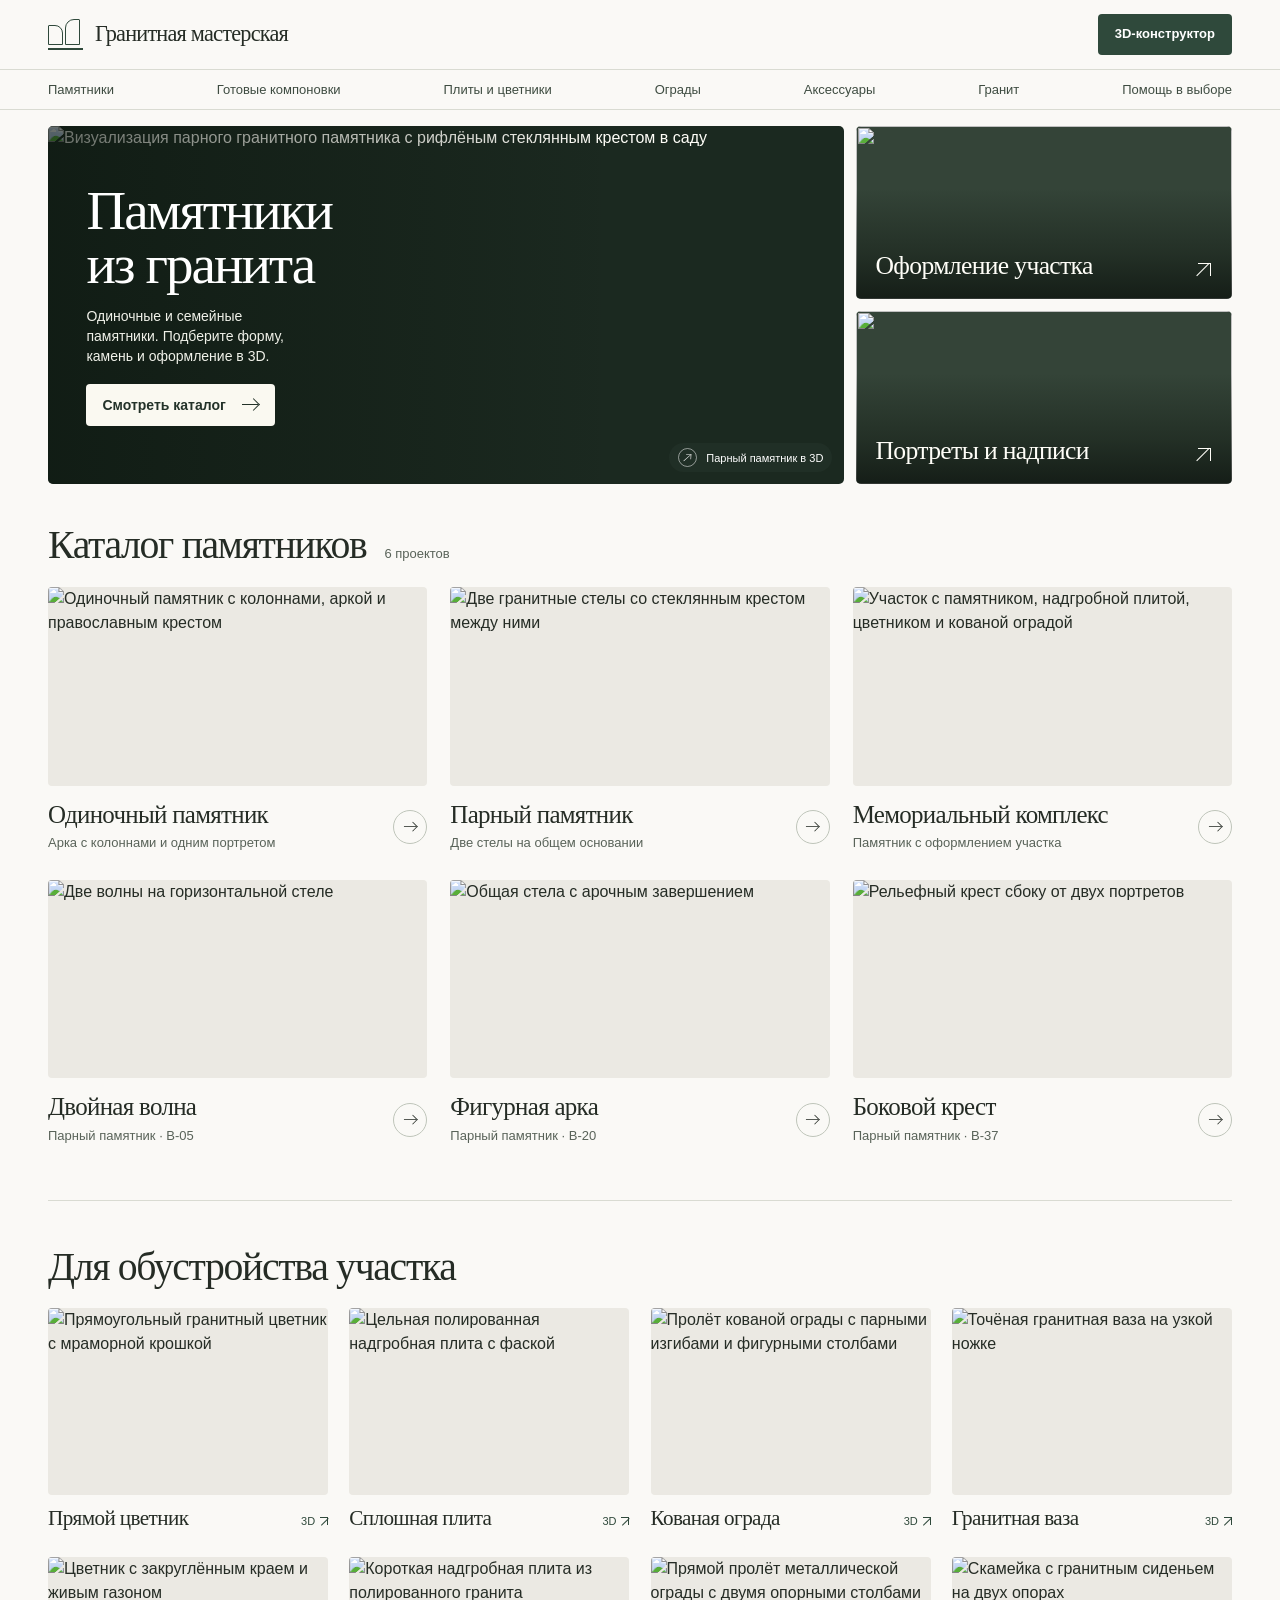
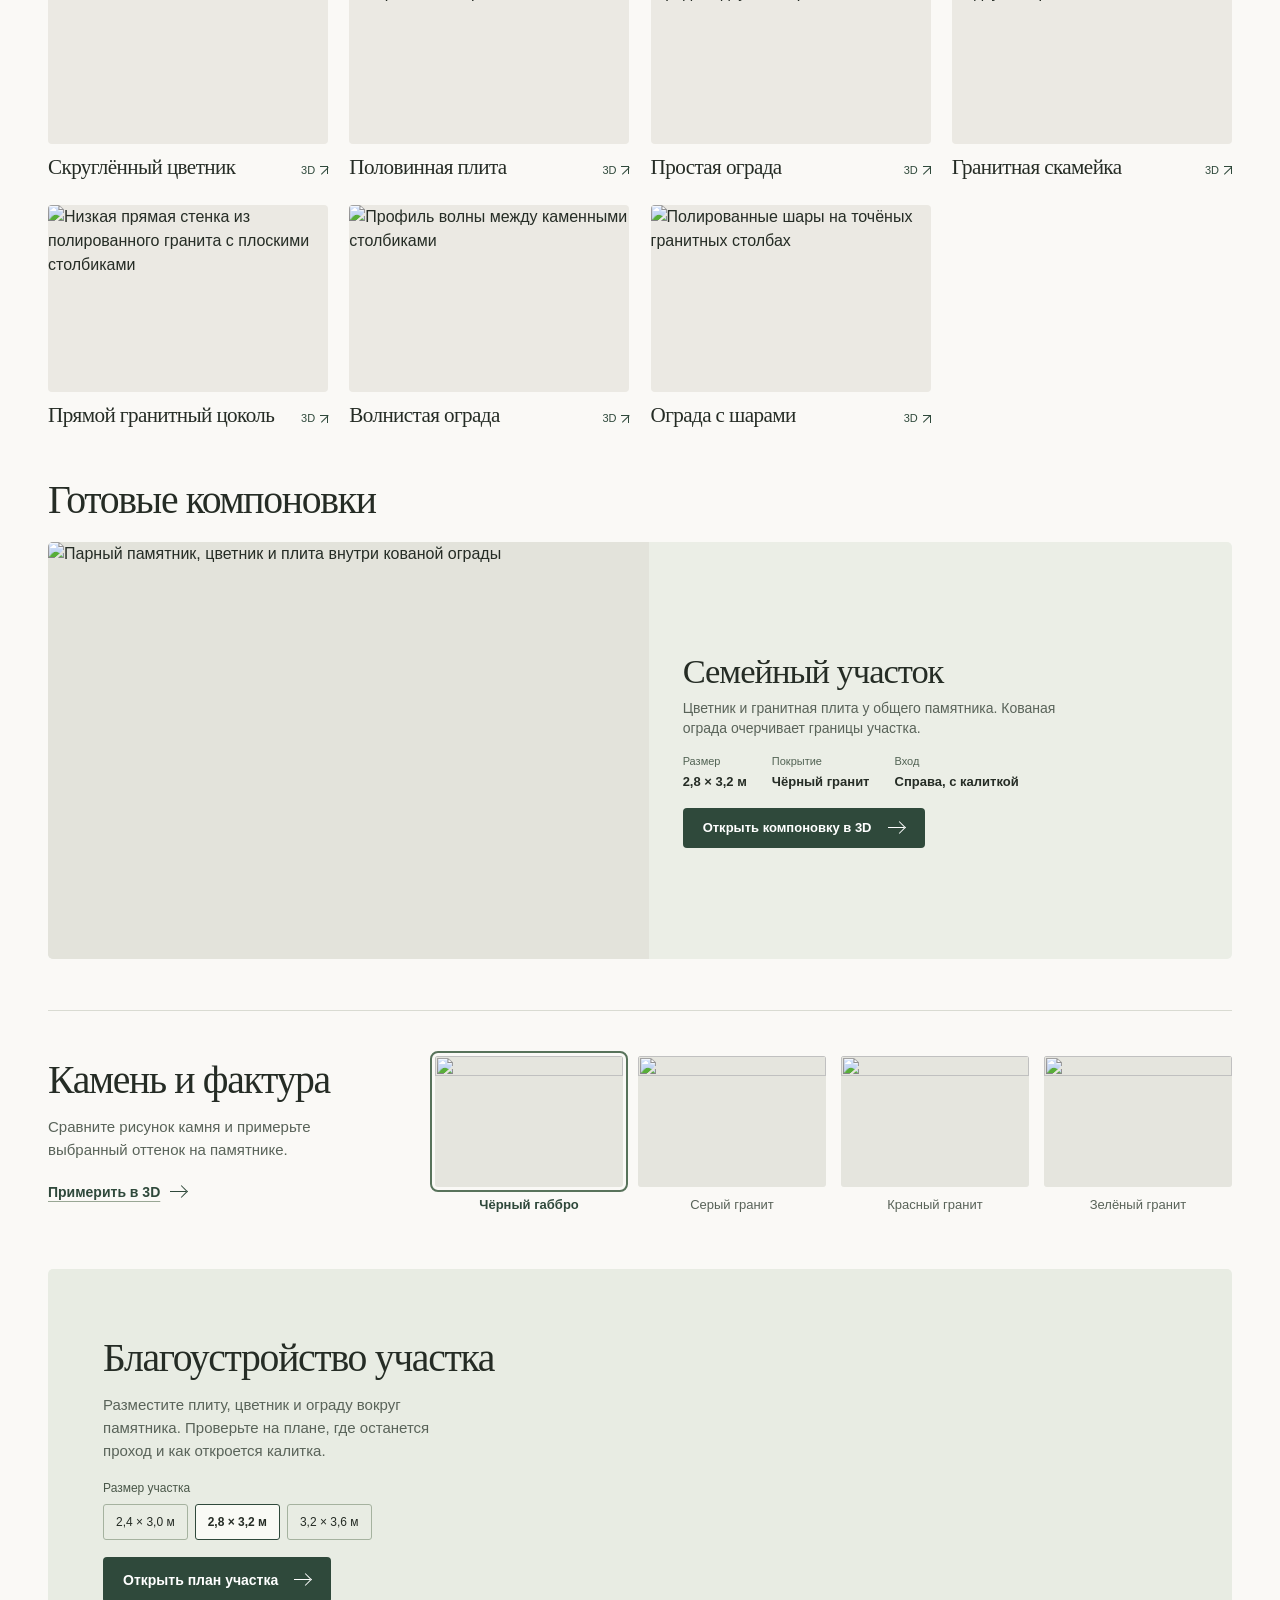
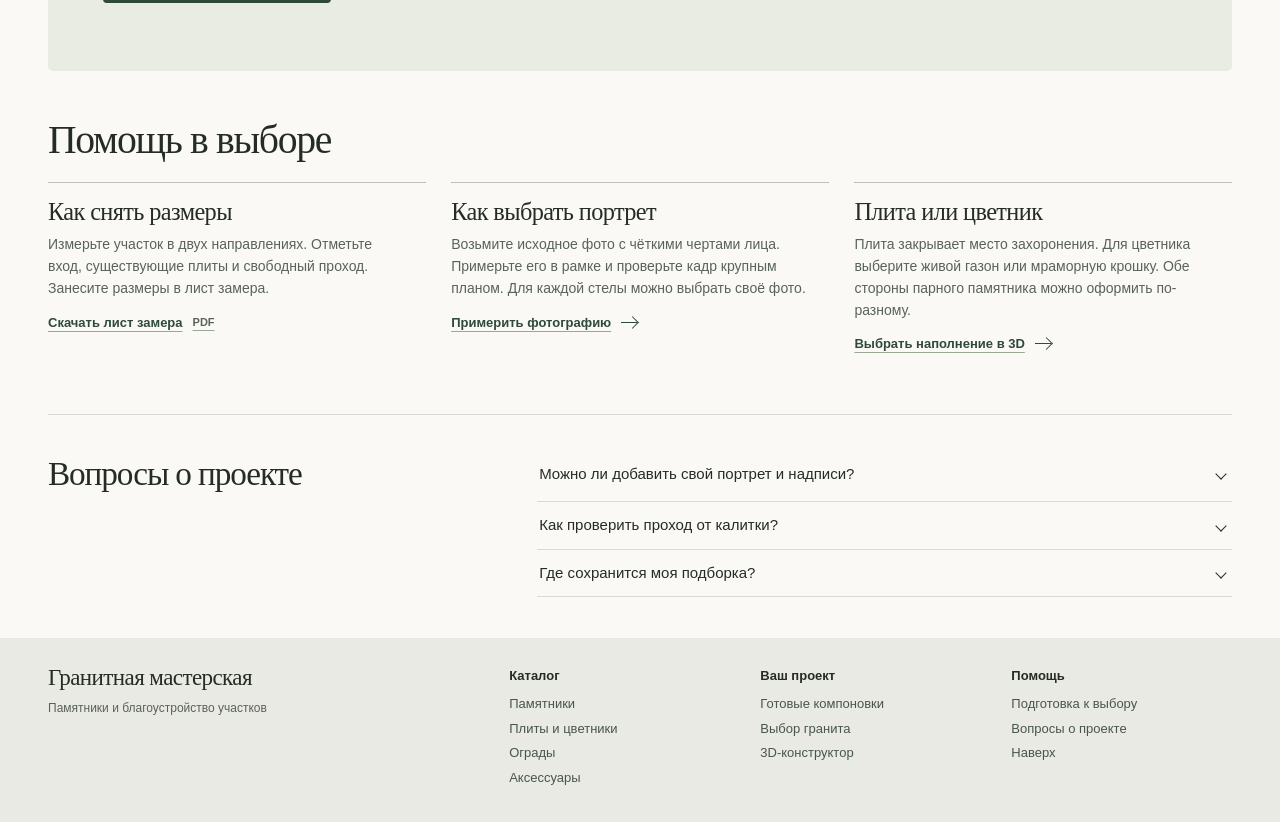
==== index.html @ 9dae36b4 "Add files via upload" ====
<!doctype html>
<html lang="ru" class="no-script">
<head>
  <meta charset="utf-8">
  <meta name="viewport" content="width=device-width,initial-scale=1,viewport-fit=cover">
  <meta name="theme-color" content="#faf9f6">
  <meta name="description" content="Выберите гранитный памятник, сравните породы камня и посмотрите оформление участка в 3D.">
  <title>Гранитная мастерская — памятники и благоустройство</title>
  <link rel="icon" href="data:,">
  <link rel="preload" as="font" href="./home-assets/spectral-cyrillic.woff2" type="font/woff2" crossorigin>
  <link rel="stylesheet" href="./home-assets/fonts.css">
  <link rel="stylesheet" href="./homepage.css">
  <script type="module" src="./homepage.js"></script>
</head>
<body id="top">
<a class="skip" href="#main">К содержанию</a>
<header class="mast">
  <div class="mast-inner shell">
    <a class="wordmark" href="#top" aria-label="Гранитная мастерская, на главную"><span class="sign" aria-hidden="true"><i></i><i></i></span><span>Гранитная мастерская</span></a>
    <button class="search-launch needs-js" type="button" aria-haspopup="dialog" aria-controls="catalog-search"><span class="magnifier" aria-hidden="true"></span><span>Поиск по каталогу</span></button>
    <div class="mast-actions">
      <button class="search-mobile needs-js" type="button" aria-label="Поиск по каталогу" aria-haspopup="dialog" aria-controls="catalog-search"><span class="magnifier" aria-hidden="true"></span></button>
      <a class="saved-link needs-js" href="#saved" aria-label="Избранное"><span class="bookmark" aria-hidden="true"></span><span class="saved-label">Избранное</span><span id="saved-count" hidden>0</span></a>
      <a class="button solid header-3d" href="./constructor/?section=plot"><span>3D-конструктор</span></a>
      <button id="menu-toggle" class="menu-toggle needs-js" type="button" aria-label="Открыть меню" aria-expanded="false" aria-controls="compact-menu"><span></span><span></span></button>
    </div>
  </div>
  <nav class="catalog-strip" aria-label="Каталог и разделы сайта"><div class="shell strip-inner">
    <a href="#catalog">Памятники</a><a href="#ideas">Готовые компоновки</a><a href="#flowerbeds">Плиты и цветники</a>
    <a href="#fences">Ограды</a><a href="#accessories">Аксессуары</a><a href="#materials">Гранит</a><a href="#guide">Помощь в выборе</a>
  </div></nav>
  <nav id="compact-menu" hidden aria-label="Разделы сайта">
    <a href="#catalog">Памятники</a><a href="#ideas">Готовые компоновки</a><a href="#flowerbeds">Плиты и цветники</a><a href="#fences">Ограды</a>
    <a href="#accessories">Аксессуары</a><a href="#materials">Гранит</a><a href="#guide">Помощь в выборе</a><a href="#saved">Избранное</a>
  </nav>
</header>
<dialog id="catalog-search" class="search-dialog" aria-labelledby="search-title">
  <div class="search-heading"><h2 id="search-title">Поиск по каталогу</h2><button type="button" class="close-search" aria-label="Закрыть поиск">Закрыть</button></div>
  <div class="query-line"><span class="magnifier" aria-hidden="true"></span><input id="catalog-query" type="search" aria-label="Название изделия, материал или оформление" placeholder="Например, кованая ограда" autocomplete="off" spellcheck="false"></div>
  <p id="search-message" aria-live="polite"></p><ul id="search-results"></ul>
</dialog>
<main id="main">
  <div class="feature-grid shell">
  <section class="hero" aria-labelledby="intro">
    <div class="hero-media">
      <picture>
        <img src="./home-assets/hero.webp" width="1902" height="827" fetchpriority="high" alt="Визуализация парного гранитного памятника с рифлёным стеклянным крестом в саду">
      </picture>
    </div>
    <div class="hero-copy">
      <h1 id="intro">Памятники<br> из&nbsp;гранита</h1>
      <p>Одиночные и семейные памятники. Подберите форму, камень и оформление в 3D.</p>
      <div class="hero-actions">
        <a class="button light hero-cta" href="#catalog">Смотреть каталог <span class="arrow" aria-hidden="true"></span></a>
        <a class="hero-project" href="./constructor/?section=monument&amp;view=angle"><span class="photo-link-arrow" aria-hidden="true"><i class="arrow"></i></span><span class="desktop-project-label">Парный памятник в 3D</span><span class="mobile-project-label">Модель в 3D</span></a>
      </div>
    </div>
  </section>
    <div class="feature-stories">
      <a class="feature-story" href="#components"><img src="./home-assets/feature-plot.webp" alt="" width="700" height="360"><span>Оформление участка</span><i class="story-arrow" aria-hidden="true"></i></a>
      <a class="feature-story" href="./constructor/?section=monument&amp;view=angle&amp;edit=inscription" data-search-title="Портреты и надписи" data-search-group="Оформление" data-search-words="гравировка персонализация фотография ФИО дата"><img src="./home-assets/feature-engraving.webp" alt="" width="700" height="360"><span>Портреты и надписи</span><i class="story-arrow" aria-hidden="true"></i></a>
    </div>
  </div>
  <section class="catalog shell" id="catalog" aria-labelledby="catalog-title">
    <span class="anchor-target" id="saved"></span>
    <div class="section-head">
      <h2 id="catalog-title">Каталог памятников</h2>
      <span id="catalog-total" class="result-count">6 проектов</span>
      <a id="back-catalog" class="underlink" href="#catalog" hidden>Весь каталог</a>
    </div>
    <div class="projects">
      <article class="project" data-project="single">
        <a class="project-link" href="./single/" aria-labelledby="single-title">
          <div class="project-image"><img src="./home-assets/catalog-single.webp" width="1080" height="564" alt="Одиночный памятник с колоннами, аркой и православным крестом"></div>
          <div class="project-caption"><div><h3 id="single-title">Одиночный памятник</h3><p>Арка с колоннами и одним портретом</p></div><span class="round-arrow" aria-hidden="true"><i class="arrow"></i></span></div>
        </a><button type="button" class="save-project needs-js" aria-pressed="false" aria-label="В избранное: одиночный памятник"><span class="bookmark"></span></button>
      </article>
      <article class="project" data-project="pair">
        <a class="project-link" href="./constructor/?section=monument&amp;view=angle&amp;model=classic" aria-labelledby="pair-title">
          <div class="project-image"><img src="./home-assets/catalog-pair.webp" width="1080" height="564" alt="Две гранитные стелы со стеклянным крестом между ними"></div>
          <div class="project-caption"><div><h3 id="pair-title">Парный памятник</h3><p>Две стелы на общем основании</p></div><span class="round-arrow" aria-hidden="true"><i class="arrow"></i></span></div>
        </a><button type="button" class="save-project needs-js" aria-pressed="false" aria-label="В избранное: парный памятник"><span class="bookmark"></span></button>
      </article>
      <article class="project" data-project="plot">
        <a class="project-link" href="./constructor/?section=plot&amp;view=plot" aria-labelledby="plot-title">
          <div class="project-image"><img src="./home-assets/catalog-plot.webp" width="1080" height="564" alt="Участок с памятником, надгробной плитой, цветником и кованой оградой"></div>
          <div class="project-caption"><div><h3 id="plot-title">Мемориальный комплекс</h3><p>Памятник с оформлением участка</p></div><span class="round-arrow" aria-hidden="true"><i class="arrow"></i></span></div>
        </a><button type="button" class="save-project needs-js" aria-pressed="false" aria-label="В избранное: мемориальный комплекс"><span class="bookmark"></span></button>
      </article>
      <article class="project" data-project="b05">
        <a class="project-link" href="./constructor/?section=monument&amp;view=angle&amp;model=b05&amp;fence=fence-stone-plinth" aria-labelledby="b05-title">
          <div class="project-image"><img src="./home-assets/catalog-b05.webp" width="1080" height="564" loading="lazy" alt="Две волны на горизонтальной стеле"></div>
          <div class="project-caption"><div><h3 id="b05-title">Двойная волна</h3><p>Парный памятник · B-05</p></div><span class="round-arrow" aria-hidden="true"><i class="arrow"></i></span></div>
        </a><button type="button" class="save-project needs-js" aria-pressed="false" aria-label="В избранное: двойная волна"><span class="bookmark"></span></button>
      </article>
      <article class="project" data-project="b20">
        <a class="project-link" href="./constructor/?section=monument&amp;view=angle&amp;model=b20&amp;fence=fence-stone-wave" aria-labelledby="b20-title">
          <div class="project-image"><img src="./home-assets/catalog-b20.webp" width="1080" height="564" loading="lazy" alt="Общая стела с арочным завершением"></div>
          <div class="project-caption"><div><h3 id="b20-title">Фигурная арка</h3><p>Парный памятник · B-20</p></div><span class="round-arrow" aria-hidden="true"><i class="arrow"></i></span></div>
        </a><button type="button" class="save-project needs-js" aria-pressed="false" aria-label="В избранное: фигурная арка"><span class="bookmark"></span></button>
      </article>
      <article class="project" data-project="b37">
        <a class="project-link" href="./constructor/?section=monument&amp;view=angle&amp;model=b37&amp;fence=fence-stone-baluster" aria-labelledby="b37-title">
          <div class="project-image"><img src="./home-assets/catalog-b37.webp" width="1080" height="564" loading="lazy" alt="Рельефный крест сбоку от двух портретов"></div>
          <div class="project-caption"><div><h3 id="b37-title">Боковой крест</h3><p>Парный памятник · B-37</p></div><span class="round-arrow" aria-hidden="true"><i class="arrow"></i></span></div>
        </a><button type="button" class="save-project needs-js" aria-pressed="false" aria-label="В избранное: боковой крест"><span class="bookmark"></span></button>
      </article>
    </div>
    <p class="empty" id="empty-saved" hidden>Здесь появятся проекты, которые вы отметите закладкой в каталоге.</p>
    <p class="sr-only" id="save-status" aria-live="polite"></p>
  </section>
<section class="piece-catalog shell" id="components" aria-labelledby="parts-title">
  <span class="piece-anchor" id="components-all" aria-hidden="true"></span>
  <span class="piece-anchor" id="flowerbeds" aria-hidden="true"></span>
  <span class="piece-anchor" id="fences" aria-hidden="true"></span>
  <span class="piece-anchor" id="accessories" aria-hidden="true"></span>
  <div class="pieces-heading">
    <h2 id="parts-title">Для обустройства участка</h2>
    <nav class="piece-filters" aria-label="Категории изделий" hidden>
      <a href="#components-all" data-piece-filter="all">Все</a>
      <a href="#flowerbeds" data-piece-filter="flowerbeds">Цветники и плиты</a>
      <a href="#fences" data-piece-filter="fences">Ограды</a>
      <a href="#accessories" data-piece-filter="accessories">Аксессуары</a>
    </nav>
  </div>
  <span id="piece-description" class="sr-only">Открыть изделие в 3D-конструкторе.</span>
  <span class="sr-only" id="piece-result" aria-live="polite"></span>
  <ul class="piece-grid" id="piece-list">
    <li data-piece-category="flowerbeds" data-piece-featured>
      <a class="piece-link" href="./constructor/?section=plot&amp;view=planting&amp;piece=flower-rect&amp;bedFill=marble"
         data-search-title="Прямой цветник" data-search-group="Для участка" data-search-words="прямоугольный гранитный цветник бордюр мраморная крошка отсыпка"
         aria-labelledby="piece-flower-rect-title" aria-describedby="piece-description">
        <span class="piece-media"><img src="./home-assets/piece-flower-rect.webp" width="600" height="400" loading="lazy" decoding="async" alt="Прямоугольный гранитный цветник с мраморной крошкой"></span>
        <span class="piece-caption"><span class="piece-name" id="piece-flower-rect-title">Прямой цветник</span><span class="piece-3d" aria-hidden="true">3D <i></i></span></span>
      </a>
    </li>
    <li data-piece-category="flowerbeds" data-piece-featured>
      <a class="piece-link" href="./constructor/?section=plot&amp;view=plot&amp;piece=slab-solid"
         data-search-title="Сплошная плита" data-search-group="Для участка" data-search-words="целая надгробная гранитная плита надгробие"
         aria-labelledby="piece-slab-solid-title" aria-describedby="piece-description">
        <span class="piece-media"><img src="./home-assets/piece-slab-solid.webp" width="600" height="400" loading="lazy" decoding="async" alt="Цельная полированная надгробная плита с фаской"></span>
        <span class="piece-caption"><span class="piece-name" id="piece-slab-solid-title">Сплошная плита</span><span class="piece-3d" aria-hidden="true">3D <i></i></span></span>
      </a>
    </li>
    <li data-piece-category="fences" data-piece-featured>
      <a class="piece-link" href="./constructor/?section=plot&amp;view=plot&amp;piece=fence-forged"
         data-search-title="Кованая ограда" data-search-group="Для участка" data-search-words="ковка кованая оградка ограда ограждение забор решётка металл"
         aria-labelledby="piece-fence-forged-title" aria-describedby="piece-description">
        <span class="piece-media"><img src="./home-assets/piece-fence-forged.webp" width="600" height="400" loading="lazy" decoding="async" alt="Пролёт кованой ограды с парными изгибами и фигурными столбами"></span>
        <span class="piece-caption"><span class="piece-name" id="piece-fence-forged-title">Кованая ограда</span><span class="piece-3d" aria-hidden="true">3D <i></i></span></span>
      </a>
    </li>
    <li data-piece-category="accessories" data-piece-featured>
      <a class="piece-link" href="./constructor/?section=plot&amp;view=plot&amp;piece=vase"
         data-search-title="Гранитная ваза" data-search-group="Для участка" data-search-words="ваза для цветов гранит аксессуары"
         aria-labelledby="piece-vase-title" aria-describedby="piece-description">
        <span class="piece-media"><img src="./home-assets/piece-vase.webp" width="600" height="400" loading="lazy" decoding="async" alt="Точёная гранитная ваза на узкой ножке"></span>
        <span class="piece-caption"><span class="piece-name" id="piece-vase-title">Гранитная ваза</span><span class="piece-3d" aria-hidden="true">3D <i></i></span></span>
      </a>
    </li>
    <li data-piece-category="flowerbeds">
      <a class="piece-link" href="./constructor/?section=plot&amp;view=planting&amp;piece=flower-round&amp;bedFill=grass"
         data-search-title="Скруглённый цветник" data-search-group="Для участка" data-search-words="округлый круглый полукруглый цветник бордюр живая трава газон"
         aria-labelledby="piece-flower-round-title" aria-describedby="piece-description">
        <span class="piece-media"><img src="./home-assets/piece-flower-round.webp" width="600" height="400" loading="lazy" decoding="async" alt="Цветник с закруглённым краем и живым газоном"></span>
        <span class="piece-caption"><span class="piece-name" id="piece-flower-round-title">Скруглённый цветник</span><span class="piece-3d" aria-hidden="true">3D <i></i></span></span>
      </a>
    </li>
    <li data-piece-category="flowerbeds">
      <a class="piece-link" href="./constructor/?section=plot&amp;view=plot&amp;piece=slab-half"
         data-search-title="Половинная плита" data-search-group="Для участка" data-search-words="полуплита половина половинчатая короткая надгробная плита"
         aria-labelledby="piece-slab-half-title" aria-describedby="piece-description">
        <span class="piece-media"><img src="./home-assets/piece-slab-half.webp" width="600" height="400" loading="lazy" decoding="async" alt="Короткая надгробная плита из полированного гранита"></span>
        <span class="piece-caption"><span class="piece-name" id="piece-slab-half-title">Половинная плита</span><span class="piece-3d" aria-hidden="true">3D <i></i></span></span>
      </a>
    </li>
    <li data-piece-category="fences">
      <a class="piece-link" href="./constructor/?section=plot&amp;view=plot&amp;piece=fence-simple"
         data-search-title="Простая ограда" data-search-group="Для участка" data-search-words="металл металлическая оградка ограда прямая ограждение забор решётка"
         aria-labelledby="piece-fence-simple-title" aria-describedby="piece-description">
        <span class="piece-media"><img src="./home-assets/piece-fence-simple.webp" width="600" height="400" loading="lazy" decoding="async" alt="Прямой пролёт металлической ограды с двумя опорными столбами"></span>
        <span class="piece-caption"><span class="piece-name" id="piece-fence-simple-title">Простая ограда</span><span class="piece-3d" aria-hidden="true">3D <i></i></span></span>
      </a>
    </li>
    <li data-piece-category="accessories">
      <a class="piece-link" href="./constructor/?section=plot&amp;view=plot&amp;piece=bench"
         data-search-title="Гранитная скамейка" data-search-group="Для участка" data-search-words="скамья лавка лавочка сиденье скамейка гранит"
         aria-labelledby="piece-bench-title" aria-describedby="piece-description">
        <span class="piece-media"><img src="./home-assets/piece-bench.webp" width="600" height="400" loading="lazy" decoding="async" alt="Скамейка с гранитным сиденьем на двух опорах"></span>
        <span class="piece-caption"><span class="piece-name" id="piece-bench-title">Гранитная скамейка</span><span class="piece-3d" aria-hidden="true">3D <i></i></span></span>
      </a>
    </li>
    <li data-piece-category="fences">
      <a class="piece-link" href="./constructor/?section=plot&amp;view=plot&amp;fence=fence-stone-plinth" data-search-title="Прямой гранитный цоколь" data-search-group="Для участка" data-search-words="каменная гранитная оградка ограда забор периметр низкая прямая стенка из полированного гранита с плоскими столбиками" aria-labelledby="piece-fence-stone-plinth-title" aria-describedby="piece-description">
        <span class="piece-media"><img src="./home-assets/piece-fence-stone-plinth.webp" width="600" height="400" loading="lazy" decoding="async" alt="Низкая прямая стенка из полированного гранита с плоскими столбиками"></span>
        <span class="piece-caption"><span class="piece-name" id="piece-fence-stone-plinth-title">Прямой гранитный цоколь</span><span class="piece-3d" aria-hidden="true">3D <i></i></span></span>
      </a>
    </li>
    <li data-piece-category="fences">
      <a class="piece-link" href="./constructor/?section=plot&amp;view=plot&amp;fence=fence-stone-wave" data-search-title="Волнистая ограда" data-search-group="Для участка" data-search-words="каменная гранитная оградка ограда забор периметр профиль волны между каменными столбиками" aria-labelledby="piece-fence-stone-wave-title" aria-describedby="piece-description">
        <span class="piece-media"><img src="./home-assets/piece-fence-stone-wave.webp" width="600" height="400" loading="lazy" decoding="async" alt="Профиль волны между каменными столбиками"></span>
        <span class="piece-caption"><span class="piece-name" id="piece-fence-stone-wave-title">Волнистая ограда</span><span class="piece-3d" aria-hidden="true">3D <i></i></span></span>
      </a>
    </li>
    <li data-piece-category="fences">
      <a class="piece-link" href="./constructor/?section=plot&amp;view=plot&amp;fence=fence-stone-baluster" data-search-title="Ограда с шарами" data-search-group="Для участка" data-search-words="каменная гранитная оградка ограда забор периметр полированные шары на точёных гранитных столбах" aria-labelledby="piece-fence-stone-baluster-title" aria-describedby="piece-description">
        <span class="piece-media"><img src="./home-assets/piece-fence-stone-baluster.webp" width="600" height="400" loading="lazy" decoding="async" alt="Полированные шары на точёных гранитных столбах"></span>
        <span class="piece-caption"><span class="piece-name" id="piece-fence-stone-baluster-title">Ограда с шарами</span><span class="piece-3d" aria-hidden="true">3D <i></i></span></span>
      </a>
    </li>
  </ul>
  <div class="piece-bottom" hidden>
    <button type="button" class="piece-expand" aria-controls="piece-list" aria-expanded="false"><span>Все 11 изделий</span><i aria-hidden="true"></i></button>
  </div>
</section>

  <section id="ideas" class="ideas shell" aria-labelledby="ideas-title">
    <div class="section-head"><h2 id="ideas-title">Готовые компоновки</h2></div>
    <div class="idea-layout">
      <div class="idea-photo-stage"><img id="idea-photo" src="./home-assets/preset-family.webp" width="900" height="630" alt="Парный памятник, цветник и плита внутри кованой ограды" loading="lazy"></div>
      <div class="idea-notes">
        <div class="idea-tabs needs-js" aria-label="Варианты компоновки" role="group">
          <button class="idea-choice" type="button" aria-pressed="true" data-idea="family">Семейный участок</button>
          <button class="idea-choice" type="button" aria-pressed="false" data-idea="garden">Два цветника</button>
          <button class="idea-choice" type="button" aria-pressed="false" data-idea="paving">Участок с мощением</button>
        </div>
        <noscript><p><a class="underlink" href="./constructor/?section=plot&amp;view=plot&amp;preset=garden">Два цветника</a> · <a class="underlink" href="./constructor/?section=plot&amp;view=plot&amp;preset=paving">Участок с мощением</a></p></noscript>
        <div id="idea-description" aria-live="polite"><h3 id="idea-name">Семейный участок</h3>
          <p id="idea-intro">Цветник и гранитная плита у общего памятника. Кованая ограда очерчивает границы участка.</p>
          <dl class="idea-spec"><div><dt>Размер</dt><dd id="idea-size">2,8 × 3,2 м</dd></div><div><dt>Покрытие</dt><dd id="idea-surface">Чёрный гранит</dd></div><div><dt>Вход</dt><dd id="idea-entry">Справа, с калиткой</dd></div></dl>
        </div>
        <a class="button solid" id="idea-open" href="./constructor/?section=plot&amp;view=plot&amp;preset=family">Открыть компоновку в 3D <span class="arrow" aria-hidden="true"></span></a>
      </div>
    </div>
  </section>
  <section class="stones shell" id="materials" aria-labelledby="stones-title">
    <div class="stones-intro">
      <h2 id="stones-title">Камень и фактура</h2>
      <p>Сравните рисунок камня и примерьте выбранный оттенок на памятнике.</p>
    </div>
    <fieldset class="samples"><legend class="sr-only">Выберите камень для примерки</legend>
      <label><input type="radio" name="stone" value="black" checked><span class="specimen"><img loading="lazy" src="./home-assets/sample-black.webp" width="380" height="265" alt=""></span><span>Чёрный габбро</span></label>
      <label><input type="radio" name="stone" value="gray"><span class="specimen"><img loading="lazy" src="./home-assets/sample-gray.webp" width="380" height="265" alt=""></span><span>Серый гранит</span></label>
      <label><input type="radio" name="stone" value="red"><span class="specimen"><img loading="lazy" src="./home-assets/sample-red.webp" width="380" height="265" alt=""></span><span>Красный гранит</span></label>
      <label><input type="radio" name="stone" value="green"><span class="specimen"><img loading="lazy" src="./home-assets/sample-green.webp" width="380" height="265" alt=""></span><span>Зелёный гранит</span></label>
    </fieldset>
      <a id="stone-link" class="underlink" href="./constructor/?section=monument&amp;stone=black&amp;view=angle">Примерить в 3D <span class="arrow" aria-hidden="true"></span></a>
  </section>
  <section class="plan shell" id="plot" aria-labelledby="plan-heading">
    <div class="plan-copy">
      <h2 id="plan-heading">Благоустройство участка</h2>
      <p>Разместите плиту, цветник и ограду вокруг памятника. Проверьте на плане, где останется проход и как откроется калитка.</p>
      <fieldset class="sizes"><legend>Размер участка</legend>
        <label><input type="radio" name="plot-size" value="standard"><span>2,4 × 3,0 м</span></label>
        <label><input type="radio" name="plot-size" value="wide" checked><span>2,8 × 3,2 м</span></label>
        <label><input type="radio" name="plot-size" value="large"><span>3,2 × 3,6 м</span></label>
      </fieldset>
      <a id="plan-link" class="button solid" href="./constructor/?section=plot&amp;view=top&amp;size=wide">Открыть план участка <span class="arrow" aria-hidden="true"></span></a>
    </div>
    <div class="plan-drawing"><canvas width="760" height="425" id="plot-sketch" aria-label="План участка 2,8 на 3,2 метра, цветник слева, плита справа, калитка спереди"></canvas></div>
  </section>
  <section class="advice shell" id="guide" aria-labelledby="guide-title">
    <div class="section-head"><h2 id="guide-title">Помощь в выборе</h2></div>
    <div class="guide-list">
      <article id="guide-measure"><h3>Как снять размеры</h3><p>Измерьте участок в двух направлениях. Отметьте вход, существующие плиты и свободный проход. Занесите размеры в лист замера.</p><a href="./home-assets/plot-measurement.pdf" download="Лист замера участка.pdf" class="underlink" data-search-title="Лист замера участка" data-search-group="Материалы для скачивания" data-search-words="замер ширина длина бланк распечатать">Скачать лист замера <small>PDF</small></a></article>
      <article id="guide-photo"><h3>Как выбрать портрет</h3><p>Возьмите исходное фото с чёткими чертами лица. Примерьте его в рамке и проверьте кадр крупным планом. Для каждой стелы можно выбрать своё фото.</p><a href="./constructor/?section=monument&amp;view=angle&amp;edit=photo" class="underlink" data-search-title="Примерить фотографию на памятнике" data-search-group="Оформление" data-search-words="портрет рамка фото загрузить гравировка">Примерить фотографию <span class="arrow" aria-hidden="true"></span></a></article>
      <article id="guide-slab"><h3>Плита или цветник</h3><p>Плита закрывает место захоронения. Для цветника выберите живой газон или мраморную крошку. Обе стороны парного памятника можно оформить по-разному.</p><a href="./constructor/?section=plot&amp;view=planting&amp;bedFill=marble" class="underlink" data-search-title="Выбрать наполнение цветника" data-search-group="Благоустройство" data-search-words="трава газон мраморная крошка отсыпка">Выбрать наполнение в 3D <span class="arrow" aria-hidden="true"></span></a></article>
    </div>
  </section>
  <section class="questions shell" id="questions" aria-labelledby="faq-heading">
    <h2 id="faq-heading">Вопросы о проекте</h2>
    <div class="answers">
      <details><summary>Можно ли добавить свой портрет и надписи?</summary><p>Да. Откройте парный памятник и выберите левую или правую стелу. Для каждой можно загрузить своё фото и изменить имя, отчество, фамилию и даты.</p></details>
      <details><summary>Как проверить проход от калитки?</summary><p>В конструкторе выберите вид «Сверху». На вкладке «Участок» укажите положение входа и включите «Открыть калитку». На плане видно, куда отходит створка и как рядом расположены плиты и скамейка. <a href="./constructor/?section=plot&amp;view=walk&amp;environment=cemetery">Прогуляться по аллее и обойти памятник</a> можно с высоты человеческого роста.</p></details>
      <details><summary>Где сохранится моя подборка?</summary><p>Избранные модели и настройки конструктора хранятся в этом браузере. На том же устройстве можно вернуться к проекту и продолжить редактирование.</p></details>
    </div>
  </section>
</main>
<footer><div class="shell rich-footer">
  <div class="foot-brand"><a class="foot-name" href="#top">Гранитная мастерская</a><p>Памятники и благоустройство участков</p></div>
  <nav aria-label="Каталог в подвале"><strong>Каталог</strong><a href="#catalog">Памятники</a><a href="#flowerbeds">Плиты и цветники</a><a href="#fences">Ограды</a><a href="#accessories">Аксессуары</a></nav>
  <nav aria-label="Проект в подвале"><strong>Ваш проект</strong><a href="#ideas">Готовые компоновки</a><a href="#materials">Выбор гранита</a><a href="./constructor/?section=plot">3D-конструктор</a></nav>
  <nav aria-label="Помощь в подвале"><strong>Помощь</strong><a href="#guide">Подготовка к выбору</a><a href="#questions">Вопросы о проекте</a><a href="#top">Наверх</a></nav>
</div></footer>
</body></html>
---- homepage.css ----
:root {
  --paper:#faf9f6; --ink:#252c25; --muted:#596359; --forest:#2f493b; --forest-dark:#22392e;
  --line:#d9dbd2; --serif:Spectral,Georgia,"Times New Roman",serif;
  --sans:Inter,"Helvetica Neue",Arial,sans-serif;
  font-family:var(--sans); font-size:16px; line-height:1.5; color:var(--ink); background:var(--paper);
  -webkit-font-smoothing:antialiased; scrollbar-color:#939d8e var(--paper);
}
* { box-sizing:border-box; }
html { scroll-behavior:smooth; scroll-padding-top:20px; }
body { margin:0; min-width:295px; }
a { color:inherit; text-decoration:none; }
button,input { font:inherit; }
button { appearance:none; cursor:pointer; color:inherit; }
a,button,input,label { -webkit-tap-highlight-color:transparent; }
button { border:0; background:none; }
img { display:block; max-width:100%; }
h1,h2,h3,p,fieldset { margin:0; }
h1,h2,h3 { font-family:var(--serif); font-weight:400; }
h2 { font-size:clamp(31px,3.1vw,48px); letter-spacing:-.033em; line-height:1.06; text-wrap:balance; }
fieldset { border:0; padding:0; min-width:0; }
[hidden], .no-script .needs-js { display:none!important; }
.sr-only,.skip:not(:focus) { position:absolute; width:1px; height:1px; padding:0; margin:-1px; overflow:hidden; clip-path:inset(50%); white-space:nowrap; }
.skip:focus { position:fixed; z-index:12; top:5px; left:5px; padding:12px 20px; background:white; }
::selection { background:#d3ddc8; color:#1f3426; }
a:focus-visible,button:focus-visible,summary:focus-visible { outline:2px solid #668056; outline-offset:4px; }
.shell { width:min(1392px,calc(100% - clamp(36px,7.5vw,120px))); margin-inline:auto; }
.mast { position:relative; z-index:4; }
.mast-inner { display:flex; align-items:center; justify-content:space-between; gap:24px; min-height:78px; }
.wordmark { display:inline-flex; gap:12px; align-items:center; flex:none; }
.wordmark > span:last-child { font:400 clamp(21px,1.74vw,28px)/1 var(--serif); letter-spacing:-.035em; }
.sign { position:relative; width:35px; height:31px; display:flex; align-items:flex-end; gap:2px; padding:0 0 3px; border-bottom:2px solid var(--forest); color:var(--forest); }
.sign i { display:block; height:20px; width:15px; border:1.8px solid currentColor; border-radius:1px 8px 0 0; }
.sign i:last-child { border-radius:9px 1px 0 0; height:26px; }
.main-links,.mast-actions,.foot nav { display:flex; align-items:center; }
.main-links { gap:clamp(20px,2.3vw,36px); }
.main-links a,.foot nav a { font-size:14px; line-height:1.4; padding-block:13px; }
.main-links a:hover,.foot a:hover,.saved-link:hover { color:#4a6845; text-decoration:underline; text-underline-offset:5px; }
.mast-actions { column-gap:clamp(18px,2vw,28px); }
.saved-link { display:inline-flex; align-items:center; justify-content:center; gap:8px; min-height:44px; font-size:13px; }
#saved-count { background:#dce5d6; padding:1px 5px; min-width:16px; text-align:center; border-radius:10px; color:var(--forest); font:600 10px/1.4 var(--sans); font-variant-numeric:tabular-nums; }
.bookmark { display:block; flex:none; width:15px; height:19px; background:currentColor; clip-path:polygon(0 0,100% 0,100% 100%,50% 74%,0 100%,0 0,1.7px 1.7px,1.7px calc(100% - 3px),50% 64%,calc(100% - 1.7px) calc(100% - 3px),calc(100% - 1.7px) 1.7px,1.7px 1.7px); }
.button { display:inline-flex; align-items:center; justify-content:center; gap:16px; min-height:46px; padding:11px 20px;
  border-radius:4px; font-size:14px; font-weight:550; line-height:1.3; transition:background .16s,color .16s; }
.solid { background:var(--forest); color:white; }.solid:hover { background:#1f3529; }
.light { background:#faf9f1; color:#233229; }.light:hover { background:#dce5d6; }
.header-3d { min-height:41px; padding:10px 17px; font-size:13px; }
.arrow { display:inline-block; position:relative; height:12px; width:17px; flex:none; color:inherit; }
.arrow:before,.arrow:after { content:""; position:absolute; display:block; }
.arrow:before { left:0; right:1px; top:5px; border-top:1.5px solid; }
.arrow:after { right:1px; top:1px; width:8px;height:8px;border-top:1.5px solid;border-right:1.5px solid;transform:rotate(45deg); }
.menu-toggle,#compact-menu { display:none; }
.hero { position:relative; isolation:isolate; display:flex; align-items:center; overflow:hidden; border-radius:6px; color:#fffef8;
  min-height:405px; height:clamp(405px,33.5vw,452px); }
.hero-media { position:absolute; z-index:-1; inset:0; background:#192218 url('./home-assets/hero.webp') left center / cover no-repeat; }
.hero-media picture { position:absolute; inset:0; display:block; mask-image:linear-gradient(90deg,transparent 5%,#000 48%); }
.hero-media img { width:100%;height:100%;object-fit:contain;object-position:right center; }
.hero-media:after { content:""; position:absolute; inset:0; background:linear-gradient(90deg,rgba(12,21,15,.45),rgba(16,24,18,.22) 34%,transparent 61%); }
.hero-copy { padding:30px clamp(25px,4.6vw,74px) 36px; width:57%; }
.hero h1 { font-size:clamp(55px,5.55vw,85px); line-height:.98; letter-spacing:-.036em; }
.hero-copy p { max-width:365px; margin-top:20px; color:#f1f0e8; font-size:clamp(15px,1.22vw,18px); line-height:1.5; }
.hero-cta { margin-top:25px; }
.mobile-project-label {display:none;}
.hero-project { position:absolute; right:22px; bottom:18px; display:flex; align-items:center; gap:9px;
  padding:7px 13px 7px 8px; border-radius:30px; background:#213027e8; font-size:12px; }
.photo-link-arrow { width:24px;height:24px;border:1px solid #ffffff82;display:grid;place-items:center;border-radius:50%; }
.photo-link-arrow .arrow { transform:rotate(-42deg) scale(.58); }
.hero-project:hover { background:#314736; }
.catalog { padding-top:clamp(32px,3.1vw,44px); position:relative; }
.anchor-target { position:absolute; top:0; }
.section-head { display:flex; align-items:baseline; gap:18px; margin-bottom:21px; }
.result-count { color:var(--muted); font-size:13px; }
#back-catalog { margin-left:auto; }
.projects { display:grid;grid-template-columns:repeat(3,minmax(0,1fr)); gap:clamp(14px,1.8vw,28px); }
.project { min-width:0; position:relative; }
.project-image { display:flex;justify-content:center;align-items:center;position:relative;overflow:hidden;background:#ebe9e3;border-radius:4px;aspect-ratio:1.91; }
.project-image img { width:100%;height:100%;object-fit:cover;transition:transform .28s ease-out; }
.project-caption { display:flex;align-items:center;justify-content:space-between;gap:12px;padding:16px 0 4px; }
.project-caption h3 { font-size:clamp(23px,1.95vw,32px); line-height:1.07;letter-spacing:-.028em; }
.project-caption p { color:var(--muted); font-size:13px;line-height:1.4;margin-top:6px; }
.round-arrow { display:grid;place-items:center;flex:none;border:1px solid #bfc5ba;border-radius:50%;width:34px;height:34px; }
.round-arrow .arrow { transform:scale(.77); }
.project-link:focus-visible { display:block;outline-offset:5px; }
.save-project { position:absolute; right:8px;top:8px;width:42px;height:42px;display:grid;place-items:center;color:#344639; }
.save-project:before { content:"";position:absolute;inset:3px;background:#faf9f5ef;border-radius:50%; }
.save-project .bookmark { position:relative; width:13px;height:17px; }
.save-project[aria-pressed=true] .bookmark { clip-path:polygon(0 0,100% 0,100% 100%,50% 74%,0 100%); }
.save-project[aria-pressed=true]:before { background:var(--forest); }.save-project[aria-pressed=true] { color:white; }
.empty { min-height:120px;display:grid;align-items:center;font-size:16px;color:var(--muted); }
.underlink { display:inline-flex;gap:10px;align-items:center;min-height:40px;font-weight:550;font-size:14px;color:var(--forest);text-decoration:underline;text-underline-offset:4px;text-decoration-color:#99a795; }
.underlink:hover { text-decoration-color:currentColor; }
.stones { border-top:1px solid var(--line);padding-top:clamp(29px,3.5vw,48px);margin-top:clamp(34px,4vw,58px);display:grid;grid-template-columns:minmax(230px,.82fr) minmax(0,2fr);align-items:center;gap:clamp(24px,4.7vw,74px); }
.stones {grid-template-areas:"intro samples" "action samples";row-gap:4px;}
.stones-intro {grid-area:intro;align-self:end;}
.samples {grid-area:samples;}
#stone-link {grid-area:action;justify-self:start;align-self:start;}
.stones p,.plan-copy p { margin-top:14px;color:var(--muted);font-size:15px;line-height:1.55;max-width:37ch; }
.stones .underlink { margin-top:7px; }
.samples { display:grid;grid-template-columns:repeat(4,minmax(0,1fr));gap:clamp(8px,1.15vw,17px); }
.samples label,.sizes label { position:relative;cursor:pointer; }
.samples label { display:grid;gap:8px;text-align:center; }
.samples input,.sizes input { position:absolute;opacity:0;width:1px;height:1px; }
.specimen { display:block;position:relative;overflow:hidden;border-radius:3px;background:#e5e5de; }
.specimen img { width:100%;height:auto; }
.samples label>span:last-child { font-size:13px;color:var(--muted); }
.samples input:checked~span:last-child { color:var(--forest);font-weight:600; }
.samples input:checked+.specimen { outline:2px solid #58735b;outline-offset:3px; }
.samples input:focus-visible+.specimen,.sizes input:focus-visible+span { outline:3px solid #739462;outline-offset:4px; }
.plan { display:grid;grid-template-columns:1fr 1fr;gap:clamp(20px,5vw,80px);position:relative;overflow:hidden;align-items:center;
  margin-top:clamp(38px,4.2vw,64px); padding:clamp(27px,3.4vw,52px) clamp(25px,4.3vw,65px);border-radius:5px;background:#e8ece3; }
.plan-copy h2 { max-width:12em; }.plan-copy p { max-width:45ch; }
.sizes { display:flex;gap:7px;flex-wrap:wrap;margin:17px 0; }
.sizes legend { margin-bottom:7px;padding:0;font-size:12px;color:#4a5749; }
.sizes label span { display:grid;place-items:center;min-height:36px;padding:7px 12px;border:1px solid #a5b29f;border-radius:3px;font-size:12px; }
.sizes input:checked+span { background:#f9faf5;border:1.5px solid var(--forest);font-weight:550; }
.plan-drawing { min-width:0; }
#plot-sketch { display:block;width:100%;height:auto;aspect-ratio:1.60; }
.questions { border-top:1px solid var(--line);margin-top:clamp(37px,4vw,60px);padding:clamp(25px,3.2vw,47px) 0;display:grid;grid-template-columns:1fr 1.5fr;gap:26px; }
.questions h2 { font-size:clamp(29px,2.6vw,41px); }
.answers details { border-bottom:1px solid var(--line); }
.answers details:first-child summary { padding-top:3px; }
.answers summary { display:flex;align-items:center;justify-content:space-between;gap:15px;list-style:none;min-height:45px;padding:12px 2px;cursor:pointer;font-size:15px; }
.answers summary::-webkit-details-marker { display:none; }
.answers summary:after { content:"";display:block;width:7px;height:7px;border-bottom:1.5px solid;border-right:1.5px solid;transform:rotate(45deg);margin-right:5px;flex:none; }
.answers [open] summary:after { transform:rotate(-135deg); }.answers p { margin:0 25px 14px 2px;color:var(--muted);max-width:62ch;font-size:14px; }
footer { background:#e9eae3; }
.foot { display:flex;align-items:center;justify-content:space-between;gap:24px;min-height:80px; }
.foot-name { font:400 23px/1 var(--serif);letter-spacing:-.025em; }.foot nav { gap:23px; }.foot nav a,.to-top { font-size:13px; }
.to-top { display:inline-flex;align-items:center;gap:6px;min-height:44px; }.to-top .arrow { transform:rotate(-90deg) scale(.74); }
@media (hover:hover) {
  .project-link:hover img { transform:scale(1.035); }
  .project-link:hover .round-arrow { background:var(--forest);color:white;border-color:var(--forest); }
}
@media (max-width:1050px) {
  .mast-inner,.mast-actions { gap:16px; }.main-links {gap:17px}.saved-label {display:none;}
  .saved-link { min-width:32px; }.hero-copy {width:62%;}
  .project-caption p {font-size:12px;}.round-arrow {width:30px;height:30px;}
}
@media (max-width:800px) {
  .main-links {display:none;}.mast-inner {min-height:65px;}.mast-actions {gap:10px;}
  .wordmark {gap:8px;}.wordmark>span:last-child {font-size:23px;}
  .menu-toggle {display:grid;place-content:center;gap:5px;width:42px;height:44px;}
  .menu-toggle span {display:block;width:19px;height:1.5px;background:var(--ink);transition:transform .16s;}
  .menu-toggle[aria-expanded=true] span:first-child {transform:translateY(3.25px) rotate(45deg);}
  .menu-toggle[aria-expanded=true] span:last-child {transform:translateY(-3.25px) rotate(-45deg);}
  #compact-menu:not([hidden]) {position:absolute;display:grid;inset:100% 0 auto;z-index:2;background:var(--paper);border-block:1px solid var(--line);padding:8px max(20px,4vw) 14px;box-shadow:0 7px 14px #202b2110;}
  #compact-menu a {padding:11px 5px;border-bottom:1px solid #e4e6de;font-size:15px;}
  .shell {width:calc(100% - 40px);}
  .hero {min-height:355px;height:46vw;}.hero-copy {padding-left:33px;}.hero h1 {font-size:56px;}.hero-copy p {font-size:15px;max-width:285px;}
  .projects {gap:13px;}.project-caption {align-items:start;}.round-arrow {display:none;}
  .project-caption h3 {font-size:22px;}.project-image {aspect-ratio:1.58;}
  .stones {grid-template-columns:1fr;grid-template-areas:"intro" "samples" "action";gap:15px;}.stones-intro {display:block;}.stones-intro p {max-width:55ch;margin-top:6px;}.stones .underlink {margin:0;}
  .plan {grid-template-columns:1.1fr 1fr;gap:10px;padding:28px 26px;}.plan h2 {font-size:34px;}
}
@media(max-width:700px) {
  .hero {height:auto;min-height:0;flex-direction:column;align-items:stretch;background:#233a2d;border-radius:5px;}
  .hero-media {position:relative;inset:auto;z-index:0;aspect-ratio:1.85;background:#1d2b22;}
  .hero-media picture {mask-image:none;}.hero-media img {object-fit:cover;object-position:50% 42%;}.hero-media:after {display:none;}
  .hero-copy {width:auto;padding:22px 25px 24px;color:var(--ink);background:#e9ece3;}
  .hero h1 {font-size:clamp(37px,7.5vw,50px);line-height:1.01;}.hero h1 br {display:none;}.hero h1 br:after {content:" ";}
  .hero-copy p {color:#4a584b;max-width:42ch;font-size:14px;line-height:1.5;margin-top:10px;}
  .hero-cta {background:var(--forest);color:#fff;margin-top:16px;min-height:43px;}.hero-cta:hover {background:var(--forest-dark);}
  .hero-actions {display:flex;align-items:center;flex-wrap:wrap;gap:14px;margin-top:15px;}
  .hero-actions .hero-cta {margin:0;font-size:13px;gap:10px;padding:10px 15px;}
  .hero-project {position:static;background:transparent;color:var(--forest);padding:5px 0;font-size:13px;min-height:42px;text-decoration:underline;text-underline-offset:4px;}
  .hero-project:hover {background:transparent;}.hero-project .photo-link-arrow,.desktop-project-label {display:none;}.mobile-project-label {display:inline;}
  .project-image {aspect-ratio:1.55;}
  .projects {grid-template-columns:repeat(2,minmax(0,1fr));}.project:last-child {grid-column:span 2;}
  .project:last-child .project-link {display:grid;grid-template-columns:minmax(140px,.8fr) 1.1fr;align-items:center;background:#eeeee8;border-radius:4px;}
  .project:last-child .project-image {aspect-ratio:1.8;}.project:last-child .project-caption {padding:12px 16px;}
  .project:last-child .save-project {right:auto;left:4px;}
  .project-caption h3 {font-size:22px;}.project-caption {padding-top:11px;}.project-caption p {font-size:12px;}
  .save-project {width:36px;height:36px;top:3px;right:3px;}
  .plan {grid-template-columns:1.1fr .9fr;}.plan-copy h2 {font-size:30px;}.plan-copy p {font-size:14px;}
  .questions {grid-template-columns:1fr;gap:13px;}.answers summary {font-size:14px;}.foot {flex-wrap:wrap;gap:9px;padding-block:17px;min-height:auto;}.foot nav {gap:13px;}.foot nav a {padding-block:5px;}
}
@media(max-width:500px) {
  .shell {width:calc(100% - 32px);}.mast-inner {gap:5px;min-height:62px;}.wordmark {gap:7px;}.wordmark>span:last-child {max-width:113px;font-size:18px;line-height:.97;letter-spacing:-.02em;}
  .sign {width:29px;height:28px;}.sign i {height:17px;}.sign i:last-child {height:22px;}
  .mast-actions {gap:2px;}.saved-link {min-width:34px;}.header-3d {min-height:37px;padding:8px 10px;font-size:12px;}.menu-toggle {width:33px;}
  .hero-copy {padding:19px 17px 21px;}.hero-media {aspect-ratio:1.44;}.hero h1 {font-size:36px;}.hero-copy p {max-width:32ch;}.hero-project {top:8px;right:8px;}
  .catalog {padding-top:29px;}.section-head {gap:10px;margin-bottom:16px;}.result-count {font-size:12px;}
  .project-caption h3 {font-size:20px;}.project-caption p {font-size:13px;line-height:1.4;}.project-caption {gap:0;}.projects {gap:16px 10px;}
  .project-image {aspect-ratio:1.48;}.project:last-child .project-image {aspect-ratio:1.34;}
  .stones {margin-top:27px;padding-top:25px;}.stones-intro {display:block;}.stones p {font-size:14px;}.samples {grid-template-columns:repeat(2,1fr);gap:13px 12px;}.samples label {gap:5px;}.specimen img {max-height:90px;object-fit:cover;}.stones .underlink {margin-top:4px;}
  .plan {margin-top:30px;display:flex;flex-direction:column-reverse;align-items:stretch;padding:18px 18px 23px;gap:10px;}.plan-drawing {width:100%;}#plot-sketch {max-height:175px;}
  .sizes {gap:4px;}.sizes label span {padding:6px 8px;}.questions {margin-top:28px;padding-block:25px;}
  .foot-name {width:100%;font-size:22px;}.foot nav,.to-top {font-size:12px;}.foot nav {gap:14px;}.foot .to-top {margin-left:auto;}
}
@media(max-width:360px) { .shell {width:calc(100% - 24px);}.saved-link {display:none;}.hero h1 {font-size:33px;}.project-caption h3 {font-size:18px;} }
@media(prefers-reduced-motion:reduce) {html {scroll-behavior:auto;} *,*:before,*:after {transition:none!important;} }

/* Catalog navigation and the three entry points on the opening screen. */
.mast-inner {min-height:69px;}
.search-launch,.search-mobile {display:inline-flex;align-items:center;justify-content:flex-start;gap:11px;}
.search-launch {width:clamp(200px,27vw,390px);min-height:38px;padding:8px 14px;color:#515e53;border:1px solid var(--line);border-radius:4px;background:#f2f3ed;font-size:13px;text-align:left;}
.search-mobile {display:none;}
.magnifier {position:relative;display:inline-block;flex:none;width:15px;height:15px;border:1.5px solid currentColor;border-radius:50%;margin:0 3px 3px 0;}
.magnifier:after {content:"";position:absolute;width:7px;left:10.5px;top:11.5px;transform:rotate(45deg);transform-origin:left center;border-top:1.5px solid currentColor;}
.catalog-strip {border-block:1px solid var(--line);}
.strip-inner {display:flex;align-items:center;justify-content:space-between;gap:20px;}
.strip-inner a {display:inline-flex;align-items:center;min-height:39px;white-space:nowrap;font-size:13px;color:#3e4c41;}
.strip-inner a:hover,.rich-footer nav a:hover {color:var(--forest);text-decoration:underline;text-underline-offset:4px;}
.feature-grid {display:grid;grid-template-columns:minmax(0,2.12fr) minmax(0,1fr);gap:12px;margin-top:16px;}
.feature-grid .hero {width:100%;height:clamp(310px,28vw,405px);min-height:0;border-radius:5px;}
.feature-grid .hero-media {display:block;z-index:-1;position:absolute;inset:0;aspect-ratio:auto;background:#1b2920;}
.feature-grid .hero-media picture {mask-image:none;}
.feature-grid .hero-media img {object-fit:cover;object-position:61% 49%;}
.feature-grid .hero-media:after {display:block;background:linear-gradient(90deg,rgba(11,21,14,.62),rgba(12,21,13,.2) 49%,transparent 71%);}
.feature-grid .hero-copy {width:62%;padding:22px clamp(23px,3vw,51px);background:none;color:#fff;}
.feature-grid .hero h1 {font-size:clamp(46px,4.3vw,70px);}
.feature-grid .hero-copy p {color:#f0f1e9;font-size:clamp(14px,1.06vw,16px);max-width:29ch;line-height:1.43;margin-top:14px;}
.feature-grid .hero-cta {min-height:42px;margin-top:18px;padding:10px 16px;}
.feature-grid .hero-project {right:12px;bottom:12px;padding:5px 9px;font-size:11px;}
.feature-grid .photo-link-arrow {width:19px;height:19px;}
.feature-stories {display:grid;grid-template-rows:1fr 1fr;gap:12px;min-width:0;}
.feature-story {min-height:0;position:relative;overflow:hidden;isolation:isolate;display:flex;align-items:end;justify-content:space-between;gap:8px;padding:clamp(13px,1.5vw,23px);color:#fffef8;background:#344438;border-radius:5px;}
.feature-story img {position:absolute;inset:0;width:100%;height:100%;z-index:-2;object-fit:cover;object-position:50% 45%;transition:transform .3s ease-out;}
.feature-story:after {content:"";position:absolute;inset:0;z-index:-1;background:linear-gradient(0deg,rgba(13,20,15,.8),rgba(16,24,17,.46) 26%,transparent 64%);}
.feature-story>span {font-family:var(--serif);font-size:clamp(21px,2vw,31px);line-height:1.05;letter-spacing:-.025em;max-width:16em;}
.story-arrow {display:block;width:13px;height:13px;flex:none;border-right:1.5px solid;border-top:1.5px solid;position:relative;margin:0 2px 4px 0;}
.story-arrow:after {content:"";position:absolute;top:5px;right:-2px;width:18px;border-top:1.5px solid;transform:rotate(-45deg);}
@media(hover:hover){.feature-story:hover img{transform:scale(1.025);}}
.search-dialog {width:min(535px,calc(100vw - 30px));max-height:78dvh;margin:clamp(44px,12vh,115px) auto 0;padding:24px 25px;border:1px solid var(--line);border-radius:8px;background:var(--paper);color:var(--ink);overscroll-behavior:contain;}
.search-dialog::backdrop {background:#17271d69;}
.search-heading {display:flex;align-items:center;justify-content:space-between;gap:20px;}
.search-heading h2 {font-size:30px;}
.close-search {min-height:40px;font-size:13px;text-decoration:underline;text-underline-offset:3px;}
.query-line {display:flex;gap:11px;align-items:center;margin:17px 0 11px;padding:0 13px;border:1px solid #879a87;border-radius:4px;background:#fff;}
.query-line input {min-width:0;flex:1;border:0;outline:none;background:transparent;font:inherit;height:45px;color:var(--ink);}
.query-line:focus-within {outline:2px solid var(--forest);outline-offset:1px;}
#search-message {color:var(--muted);font-size:13px;margin:8px 0;}
#search-results {list-style:none;margin:0;padding:0;}
#search-results a {display:flex;justify-content:space-between;gap:15px;align-items:center;border-top:1px solid var(--line);min-height:45px;padding:7px 2px;font-size:14px;}
#search-results a:hover,#search-results a:focus-visible {background:#e9eee6;}
#search-results small {font-size:11px;color:var(--muted);text-align:right;}
/* One scene stays large enough to inspect, while the alternatives remain visible. */
.ideas {margin-top:clamp(32px,4vw,60px);}
.idea-layout {display:grid;grid-template-columns:minmax(0,1.03fr) minmax(0,1fr);align-items:stretch;background:#ebeee6;border-radius:5px;overflow:hidden;}
.idea-photo-stage {min-height:0;aspect-ratio:1000/694;position:relative;background:#e3e3db;}
.idea-photo-stage img {position:absolute;inset:0;width:100%;height:100%;object-fit:contain;}
.idea-notes {display:flex;flex-direction:column;align-items:flex-start;justify-content:center;padding:clamp(19px,2.65vw,43px);min-width:0;}
.idea-tabs {display:flex;align-items:center;flex-wrap:wrap;gap:4px 13px;margin-bottom:17px;border-bottom:1px solid #cbd3c6;width:100%;}
.idea-choice {min-height:36px;font-size:12px;color:#49594b;padding:5px 0;border-bottom:2px solid transparent;margin-bottom:-1px;}
.idea-choice[aria-pressed=true] {border-color:var(--forest);color:var(--forest-dark);font-weight:600;}
#idea-name {font-size:clamp(26px,2.7vw,40px);line-height:1.05;letter-spacing:-.03em;}
#idea-intro {color:var(--muted);font-size:14px;line-height:1.48;margin:8px 0 14px;max-width:51ch;}
.idea-spec {display:flex;gap:12px 25px;flex-wrap:wrap;margin:0 0 17px;}
.idea-spec div {display:grid;gap:2px;}.idea-spec dt {color:#526354;font-size:11px;}.idea-spec dd {margin:0;font-size:13px;font-weight:550;}.idea-notes .button {min-height:40px;font-size:13px;}
.advice {margin-top:clamp(30px,3.7vw,52px);}
.guide-list {display:grid;grid-template-columns:repeat(3,minmax(0,1fr));gap:clamp(17px,2vw,31px);}
.guide-list article {padding:16px 0 0;border-top:1px solid #bbc2b6;position:relative;}
.guide-list h3 {font-size:clamp(23px,1.9vw,30px);line-height:1.1;letter-spacing:-.025em;}
.guide-list p {font-size:14px;line-height:1.55;color:var(--muted);margin:9px 0 4px;max-width:46ch;}
.guide-list .underlink {min-height:38px;font-size:13px;}.guide-list small {font-size:11px;color:var(--muted);text-decoration:none;}

.rich-footer {display:grid;grid-template-columns:2fr 1fr 1fr 1.05fr;gap:clamp(16px,3.2vw,50px);padding:28px 0 33px;}
.foot-brand p {font-size:12px;color:var(--muted);margin-top:7px;}.rich-footer nav {display:flex;flex-direction:column;align-items:flex-start;gap:4px;}.rich-footer nav strong {font-size:13px;font-weight:600;margin-bottom:4px;}.rich-footer nav a {font-size:13px;color:#48564b;line-height:1.6;}
@media(max-width:1000px) {
  .feature-grid{grid-template-columns:minmax(0,1.92fr) minmax(0,1fr);gap:9px;}
  .feature-stories{gap:9px;}.feature-grid .hero-copy{padding-inline:24px;}
  .strip-inner{gap:15px;}.strip-inner a{font-size:12px;}
}
@media(max-width:800px) {
  .search-launch{display:none;}.search-mobile{display:inline-flex;align-items:center;justify-content:center;width:36px;min-height:42px;}
  .mast-inner{min-height:62px;}.strip-inner{justify-content:flex-start;overflow:auto;gap:20px;scrollbar-width:none;}.strip-inner::-webkit-scrollbar{display:none;}
  .feature-grid .hero{height:309px;}.feature-grid .hero h1{font-size:45px;}.feature-grid .hero-copy p{font-size:13px;}
  .feature-grid .hero-project .desktop-project-label{display:none;}.feature-grid .hero-project .mobile-project-label{display:inline;}
  .feature-story>span{font-size:23px;}.idea-notes{padding:20px;}.idea-spec{gap:8px 16px;}
}
@media(max-width:700px) {
  .feature-grid{grid-template-columns:1fr;margin-top:10px;gap:8px;}
  .feature-grid .hero{display:flex;flex-direction:row;align-items:center;height:clamp(228px,49vw,295px);background:#213527;}
  .feature-grid .hero-media img{object-position:70% 47%;}.feature-grid .hero-media:after{background:linear-gradient(90deg,rgba(12,23,16,.7),rgba(12,22,14,.37) 44%,transparent 78%);}
  .feature-grid .hero-copy{padding:18px 20px;width:62%;}
  .feature-grid .hero h1{font-size:clamp(33px,6.9vw,47px);line-height:.99;}.feature-grid .hero h1 br{display:block;}
  .feature-grid .hero-copy p{font-size:13px;max-width:25ch;margin-top:10px;}
  .feature-grid .hero-actions{margin:0;}.feature-grid .hero-cta{margin-top:14px;background:#f8f8ef;color:#28382c;min-height:38px;font-size:12px;padding:8px 12px;}
  .feature-grid .hero-project{position:absolute;top:auto;left:auto;right:8px;bottom:8px;min-height:28px;background:#203428c9;color:white;text-decoration:none;padding:5px 8px;font-size:11px;}
  .feature-stories{grid-template:1fr / 1fr 1fr;gap:8px;}.feature-story{min-height:115px;padding:12px;}.feature-story>span{font-size:21px;max-width:12ch;}.story-arrow{width:9px;height:9px;}.story-arrow:after{width:13px;top:3px;}
  .idea-layout{grid-template-columns:1fr;}.idea-photo-stage{min-height:0;aspect-ratio:1000/694;}.idea-photo-stage img{object-position:center;}
  .idea-notes{padding:15px 18px 20px;}.idea-tabs{margin-bottom:13px;gap:4px 14px;}.idea-choice{font-size:12px;}.idea-notes .button{min-height:40px;}
  .guide-list{grid-template-columns:1fr;gap:12px;}.guide-list article{padding-top:13px;}.guide-list p{max-width:65ch;}
  .rich-footer{grid-template-columns:repeat(3,1fr);gap:17px 12px;padding:20px 0;}.foot-brand{grid-column:1/-1;}.rich-footer nav a{font-size:12px;}
}
@media(max-width:500px) {
  .mast-actions{gap:1px;}.search-mobile{width:27px;min-height:40px;}.mast-inner .wordmark>span:last-child{font-size:17px;max-width:102px;}
  .mast-inner .sign{width:26px;}.mast-inner .wordmark{gap:6px;}.mast-inner .header-3d{padding:8px;font-size:11px;}
  .feature-grid .hero-copy{padding-left:15px;}.feature-grid .hero-copy p{max-width:21ch;}
  .feature-story{min-height:95px;padding:10px;}.feature-story>span{font-size:19px;}
  .idea-photo-stage{aspect-ratio:1000/694;}.search-dialog{padding:17px 16px;}.search-heading h2{font-size:25px;}
}
@media(max-width:360px){.feature-grid .hero h1{font-size:30px;}.feature-grid .hero-copy{width:68%;}.idea-choice{min-height:35px;font-size:11px;}}

.piece-catalog {
  position:relative;
  border-top:1px solid var(--line);
  margin-top:clamp(34px,4vw,58px);
  padding-top:clamp(29px,3.5vw,48px);
}
.piece-anchor { position:absolute;top:0;left:0; }
.pieces-heading { display:flex;align-items:baseline;justify-content:space-between;flex-wrap:wrap;gap:14px 22px;margin-bottom:20px; }
.piece-filters { display:flex;align-items:center;gap:4px; }
.piece-filters a {
  display:inline-flex;align-items:center;justify-content:center;min-height:38px;padding:7px 13px;border-radius:24px;
  font-size:13px;line-height:1.2;font-weight:500;color:var(--muted);text-decoration:none;white-space:nowrap;
}
.piece-filters a[aria-current="true"] { background:var(--forest);color:var(--paper); }
.piece-grid { list-style:none;padding:0;margin:0;display:grid;grid-template-columns:repeat(4,minmax(0,1fr));gap:26px clamp(12px,1.65vw,24px); }
.piece-grid>li { min-width:0; }
.piece-link { height:100%;display:block;text-decoration:none;border-radius:4px;color:var(--ink); }
.piece-media { display:block;overflow:hidden;aspect-ratio:3/2;border-radius:4px;background:#ebe9e3; }
.piece-media img { display:block;width:100%;height:100%;object-fit:cover;transition:transform .25s ease-out; }
.piece-caption { display:flex;align-items:baseline;justify-content:space-between;gap:7px;padding:12px 0 0; }
.piece-name { font-family:var(--serif);font-size:clamp(20px,1.65vw,26px);font-weight:400;line-height:1.13;letter-spacing:-.028em; }
.piece-3d { display:inline-flex;flex:none;align-items:center;gap:5px;font:500 11px/1 var(--sans);color:var(--forest); }
.piece-3d i { display:inline-block;width:8px;height:8px;position:relative;border-right:1px solid;border-top:1px solid; }
.piece-3d i::after { content:"";position:absolute;right:-.4px;top:-.4px;width:10px;border-top:1px solid;transform-origin:100% 0;transform:rotate(-45deg); }
.piece-bottom { display:flex;justify-content:center;margin-top:22px;overflow-anchor:none; }
.piece-expand { display:inline-flex;align-items:center;gap:11px;min-height:43px;padding:8px 17px;
  border:1px solid #bdc5b9;border-radius:5px;background:transparent;color:var(--forest);font:550 13px/1.4 var(--sans); }
.piece-expand i { width:7px;height:7px;border-right:1px solid;border-bottom:1px solid;transform:translateY(-2px) rotate(45deg); }
.piece-expand[aria-expanded="true"] i { transform:translateY(2px) rotate(225deg); }
@media (hover:hover) {
  .piece-link:hover .piece-media img { transform:scale(1.035); }
  .piece-link:hover .piece-name { color:var(--forest); }
  .piece-expand:hover,.piece-filters a:not([aria-current="true"]):hover { background:#e9ece3; }
}
@media (max-width:860px) {
  .pieces-heading { display:block; }
  .piece-filters { margin-top:12px; }
  .piece-grid { grid-template-columns:repeat(2,minmax(0,1fr));gap:22px 16px; }
}
@media (max-width:500px) {
  .pieces-heading { margin-bottom:14px; }
  .piece-filters { gap:2px;justify-content:space-between; }
  .piece-filters a { font-size:clamp(10.5px,2.7vw,12px);padding:6px clamp(5px,1.35vw,8px);min-height:36px; }
  .piece-grid { gap:17px 10px; }
  .piece-caption { align-items:flex-start;gap:3px;padding-top:8px; }
  .piece-name { font-size:clamp(17px,4.4vw,21px); }
  .piece-3d { margin-top:4px;font-size:9px;gap:3px; }
  .piece-3d i { width:7px;height:7px; }
  .piece-bottom { margin-top:18px; }
}
@media (prefers-reduced-motion:reduce) { .piece-media img { transition:none; } }
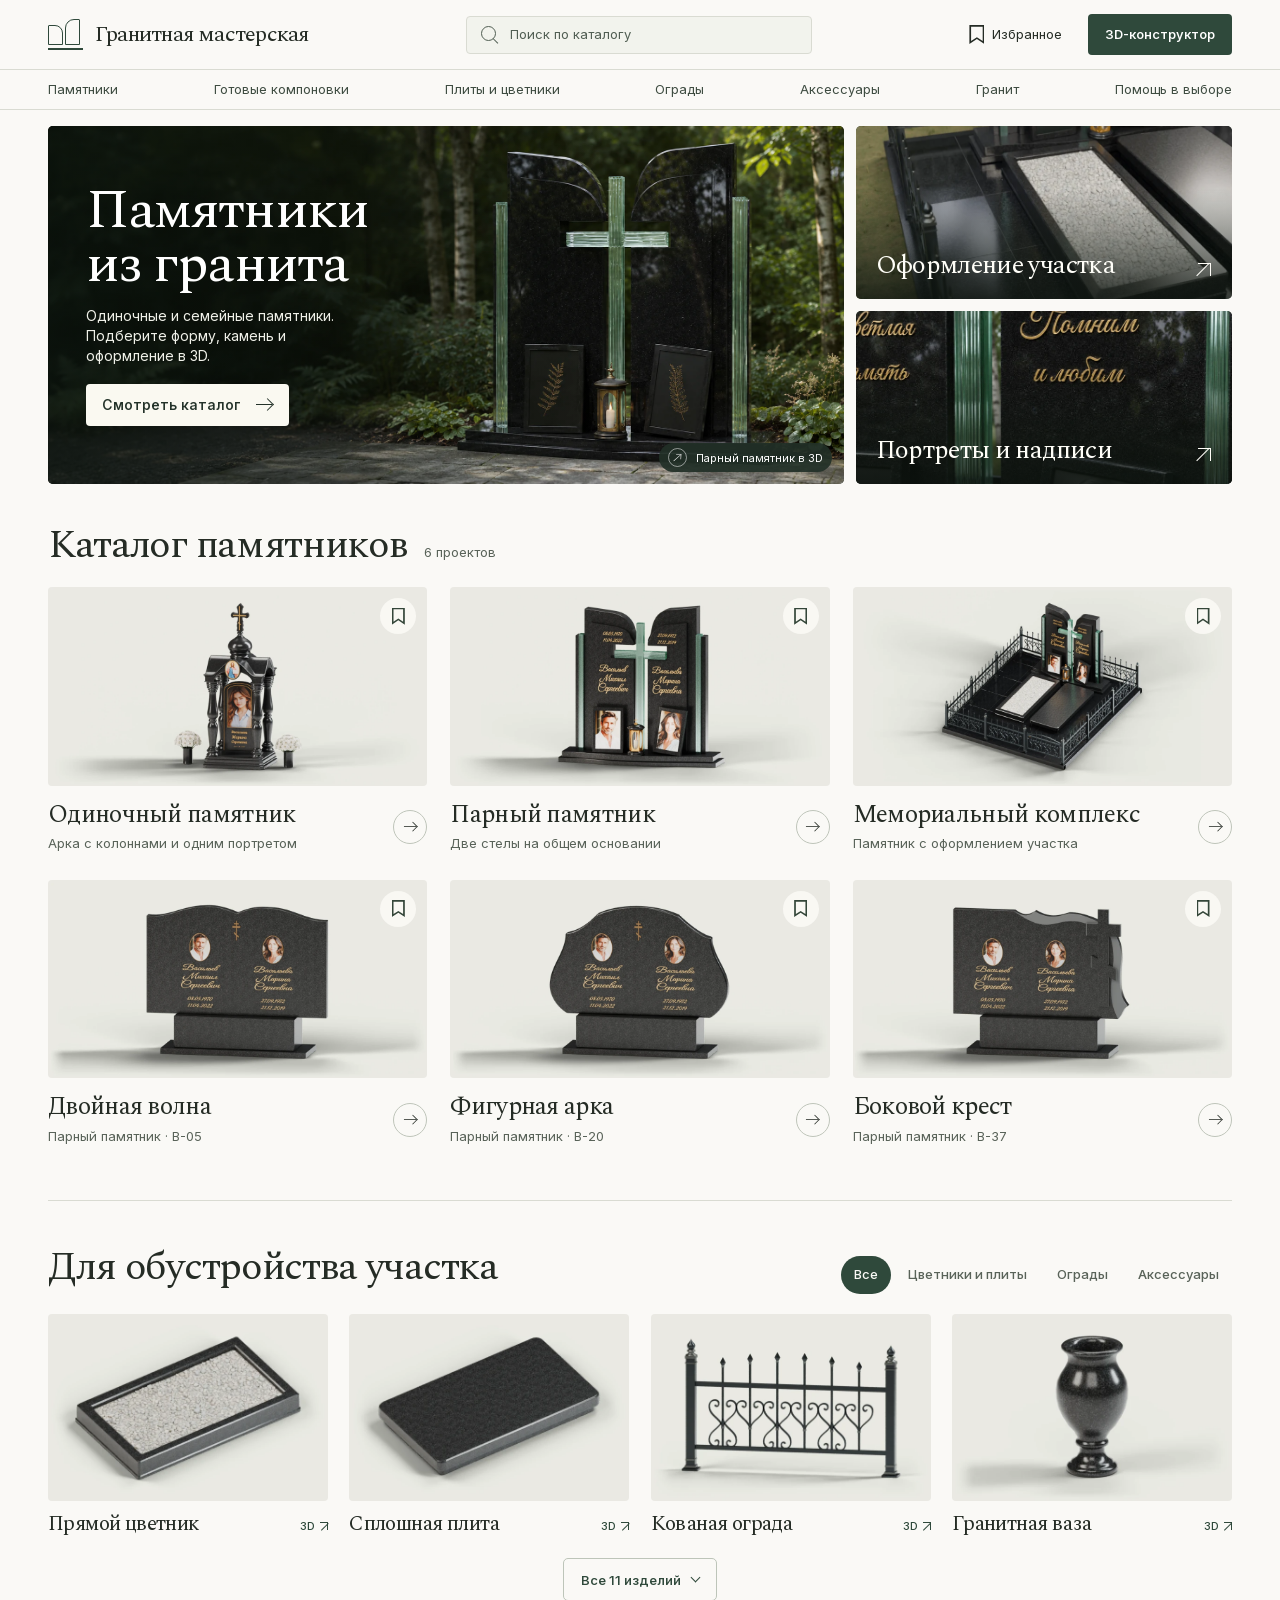
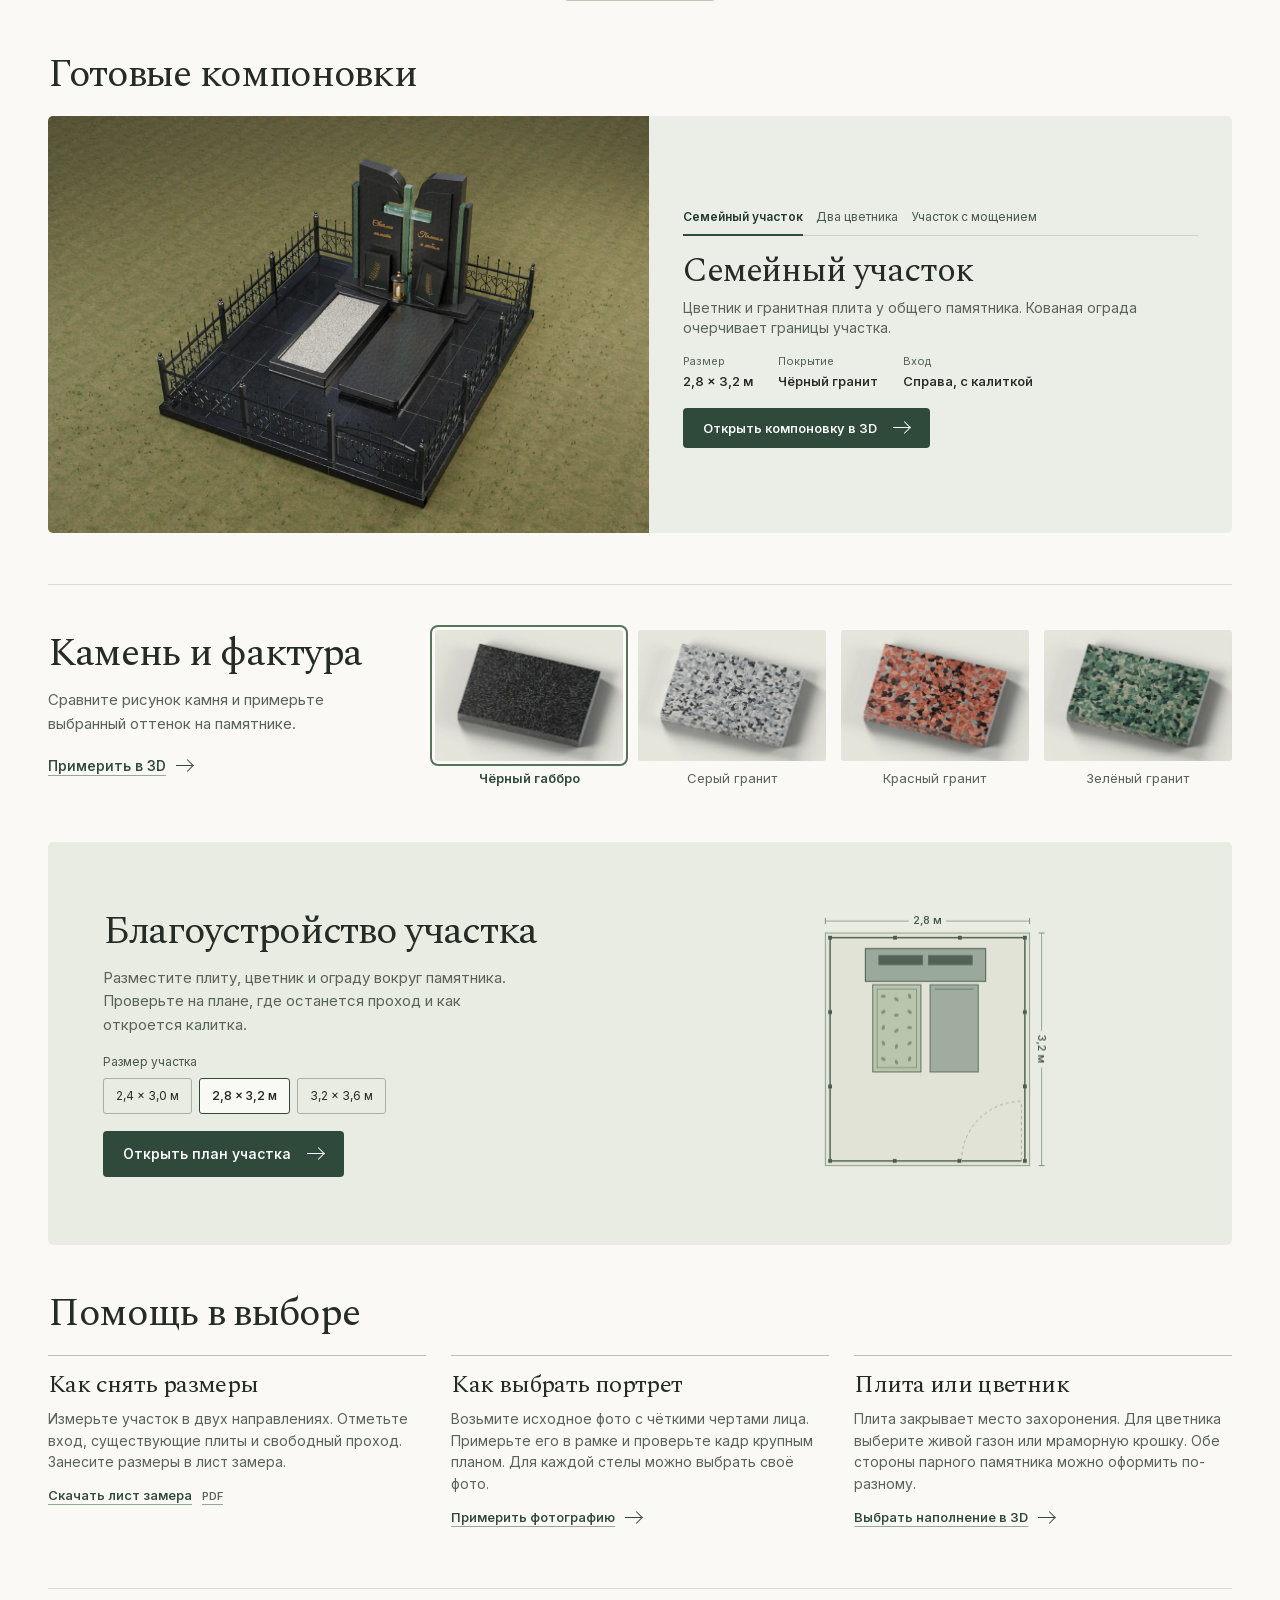
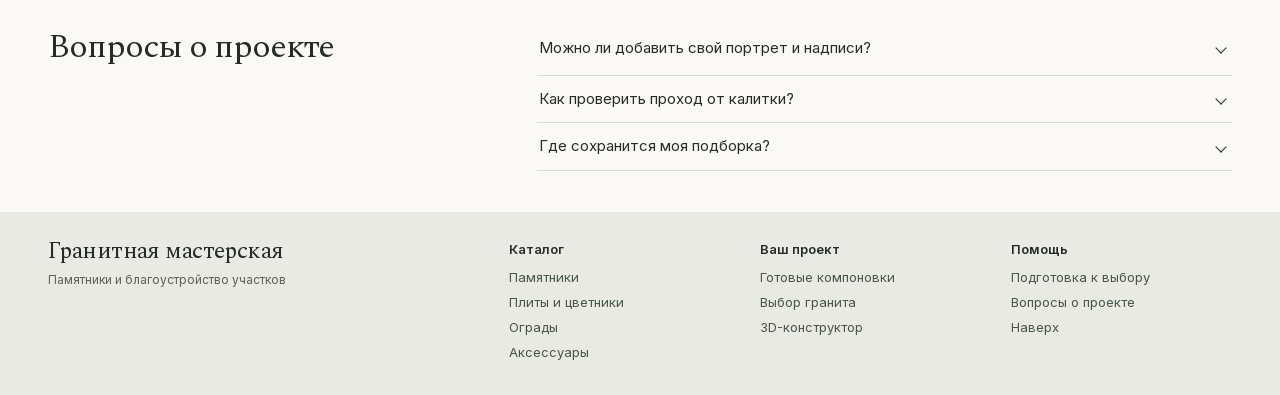
==== commit 23a2d5af: "Reflect the measured plot layout in the homepage plan" ====
--- a/index.html
+++ b/index.html
@@ -10,7 +10,7 @@
   <link rel="preload" as="font" href="./home-assets/spectral-cyrillic.woff2" type="font/woff2" crossorigin>
   <link rel="stylesheet" href="./home-assets/fonts.css">
   <link rel="stylesheet" href="./homepage.css">
-  <script type="module" src="./homepage.js"></script>
+  <script type="module" src="./homepage.js?v=4"></script>
 </head>
 <body id="top">
 <a class="skip" href="#main">К содержанию</a>
--- a/home-assets/fonts.css
+++ b/home-assets/fonts.css
@@ -0,0 +1,32 @@
+@font-face {
+  font-family: 'Inter';
+  font-style: normal;
+  font-weight: 400 650;
+  font-display: swap;
+  src: url(./inter-cyrillic.woff2) format('woff2');
+  unicode-range: U+0301, U+0400-045F, U+0490-0491, U+04B0-04B1, U+2116;
+}
+@font-face {
+  font-family: 'Inter';
+  font-style: normal;
+  font-weight: 400 650;
+  font-display: swap;
+  src: url(./inter-latin.woff2) format('woff2');
+  unicode-range: U+0000-00FF, U+0131, U+0152-0153, U+02BB-02BC, U+02C6, U+02DA, U+02DC, U+0304, U+0308, U+0329, U+2000-206F, U+20AC, U+2122, U+2191, U+2193, U+2212, U+2215, U+FEFF, U+FFFD;
+}
+@font-face {
+  font-family: 'Spectral';
+  font-style: normal;
+  font-weight: 400;
+  font-display: swap;
+  src: url(./spectral-cyrillic.woff2) format('woff2');
+  unicode-range: U+0301, U+0400-045F, U+0490-0491, U+04B0-04B1, U+2116;
+}
+@font-face {
+  font-family: 'Spectral';
+  font-style: normal;
+  font-weight: 400;
+  font-display: swap;
+  src: url(./spectral-latin.woff2) format('woff2');
+  unicode-range: U+0000-00FF, U+0131, U+0152-0153, U+02BB-02BC, U+02C6, U+02DA, U+02DC, U+0304, U+0308, U+0329, U+2000-206F, U+20AC, U+2122, U+2191, U+2193, U+2212, U+2215, U+FEFF, U+FFFD;
+}
